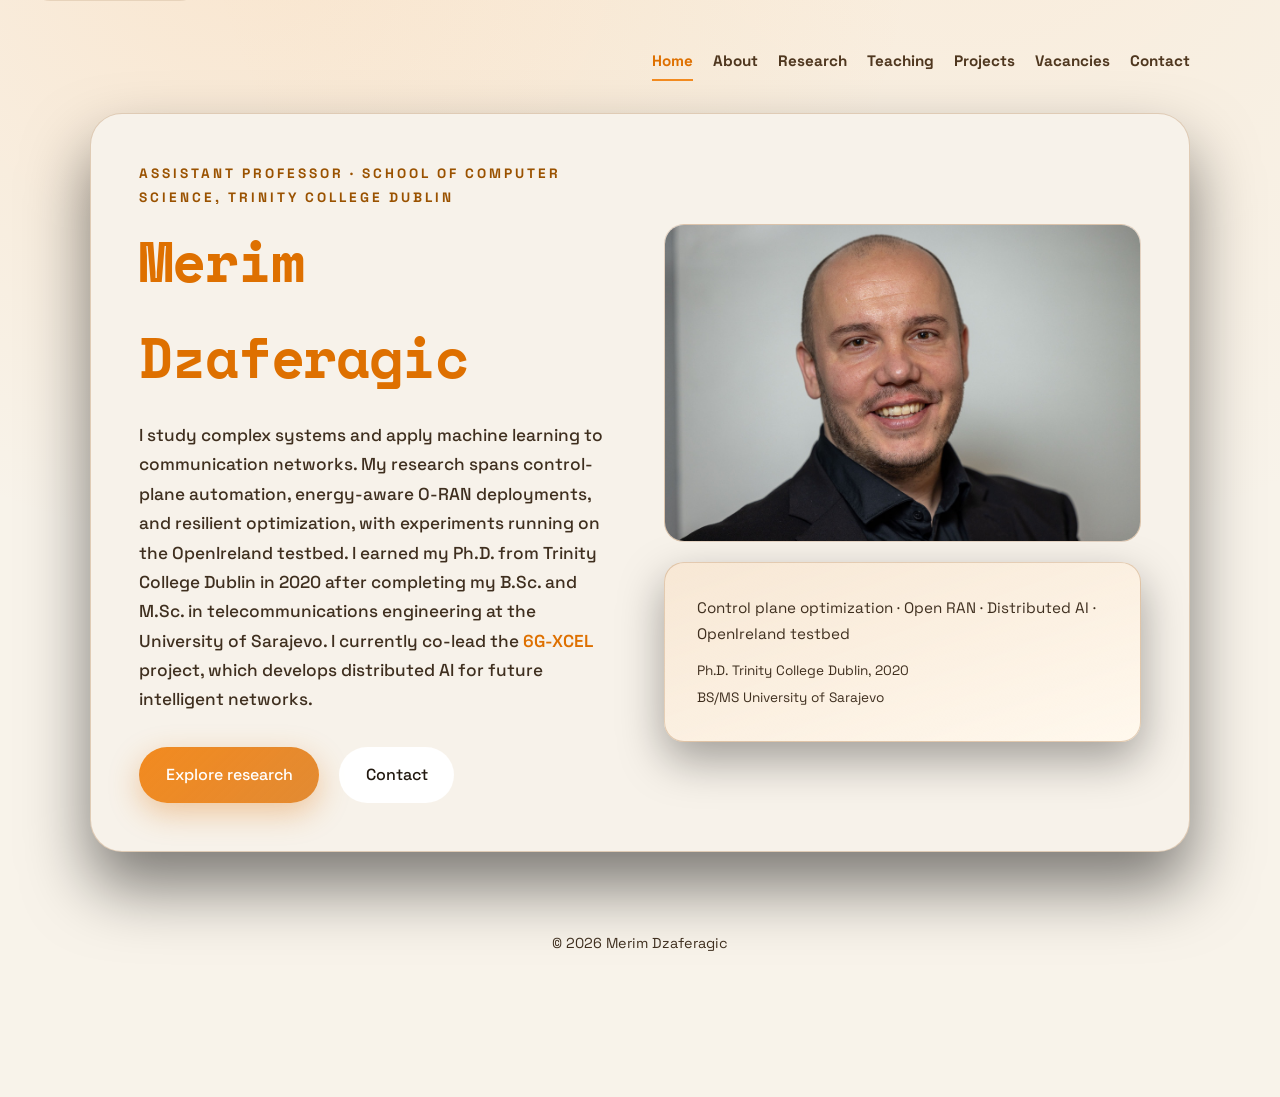
==== index.html @ 2c3d0f36 "Initial deployment" ====
<!doctype html>
<html lang="en">
  <head>
    <meta charset="utf-8" />
    <meta name="viewport" content="width=device-width, initial-scale=1" />
    <title>Merim Dzaferagic — Computer Science · Trinity College Dublin</title>
    <meta
      name="description"
      content="Assistant Professor Merim Dzaferagic studies complex systems, machine learning, and communication networks at Trinity College Dublin."
    />
    <link rel="preconnect" href="https://fonts.googleapis.com" />
    <link rel="preconnect" href="https://fonts.gstatic.com" crossorigin />
    <link rel="stylesheet" href="styles.css" />
  </head>
  <body>
    <a class="skip-link" href="#main-content">Skip to main content</a>
    <div class="page-shell">
      <header class="site-header">
        <input type="checkbox" id="nav-toggle" class="nav-toggle-checkbox" />
        <label for="nav-toggle" class="nav-toggle" aria-label="Toggle navigation">
          <span class="nav-toggle-icon" aria-hidden="true"></span>
        </label>
        <nav class="site-nav" aria-label="Primary">
          <a href="index.html" class="active" aria-current="page">Home</a>
          <a href="about.html">About</a>
          <a href="research.html">Research</a>
          <a href="teaching.html">Teaching</a>
          <a href="projects.html">Projects</a>
          <a href="vacancies.html">Vacancies</a>
          <a href="contact.html">Contact</a>
        </nav>
      </header>

      <main id="main-content">
        <section class="hero">
          <div class="hero-content">
            <p class="eyebrow">Assistant Professor · School of Computer Science, Trinity College Dublin</p>
            <h1>Merim Dzaferagic</h1>
            <p class="intro">
              I study complex systems and apply machine learning to communication networks. My research spans
              control-plane automation, energy-aware O-RAN deployments, and resilient optimization, with experiments
              running on the OpenIreland testbed. I earned my Ph.D. from Trinity College Dublin in 2020 after completing
              my B.Sc. and M.Sc. in telecommunications engineering at the University of Sarajevo. I currently co-lead the
              <a href="https://www.6g-xcel.eu/" target="_blank" rel="noreferrer">6G-XCEL</a> project, which develops distributed AI for future intelligent networks.
            </p>
            <div class="hero-actions">
              <a class="btn primary" href="research.html">Explore research</a>
              <a class="btn ghost" href="contact.html">Contact</a>
            </div>
          </div>
          <div class="hero-media">
            <div class="hero-image">
              <img
                src="assets/img/profile.jpg"
                alt="Portrait of Merim Dzaferagic"
                loading="lazy"
              />
            </div>
            <div class="hero-card">
              <p>
                Control plane optimization · Open RAN · Distributed AI · OpenIreland testbed
              </p>
              <div class="hero-card-meta">
                <span>Ph.D. Trinity College Dublin, 2020</span>
                <span>BS/MS University of Sarajevo</span>
              </div>
            </div>
          </div>
        </section>
      </main>

      <footer class="site-footer">
        <p>© 2026 Merim Dzaferagic</p>
      </footer>
    </div>
  </body>
</html>
---- styles.css ----
@import url('https://fonts.googleapis.com/css2?family=Space+Grotesk:wght@400;500;600;700&family=Space+Mono:wght@400;700&display=swap');

:root {
  color-scheme: light;
  --surface: #fffdf8;
  --surface-soft: #f7f2ea;
  --surface-strong: #f3ece2;
  --surface-muted: #ebe1d3;
  --text: #21180f;
  --text-muted: #3f2f1f;
  --primary: #f28a1f;
  --primary-dark: #c96b0a;
  --accent: #de7000;
  --border: rgba(160, 102, 43, 0.28);
  --radius-lg: 32px;
  --radius-md: 20px;
  --radius-sm: 14px;
  --shadow: 0 35px 65px rgba(0, 0, 0, 0.5);
  --shadow-soft: 0 18px 45px rgba(0, 0, 0, 0.35);
  --space-xs: 0.4rem;
  --space-sm: 0.75rem;
  --space-md: 1.25rem;
  --space-lg: 2rem;
  --space-xl: 3rem;
  --page-gutter: clamp(1.25rem, 2vw, 2rem);
}

* {
  box-sizing: border-box;
}

body {
  margin: 0;
  min-height: 100vh;
  background: radial-gradient(circle at 20% -10%, rgba(255, 158, 61, 0.16), transparent 42%),
    radial-gradient(circle at 75% -20%, rgba(255, 177, 94, 0.12), transparent 48%),
    #f8f3ea;
  color: var(--text);
  font-family: 'Space Grotesk', system-ui, -apple-system, BlinkMacSystemFont, 'Segoe UI', sans-serif;
  line-height: 1.7;
  scroll-behavior: smooth;
  text-rendering: optimizeLegibility;
}

body::selection {
  background: rgba(255, 177, 94, 0.35);
  color: #2d241a;
}

img,
svg {
  max-width: 100%;
  height: auto;
  display: block;
}

a {
  color: var(--accent);
  font-weight: 600;
  text-decoration: none;
  transition: color 0.2s ease, transform 0.2s ease;
}

a:hover,
a:focus-visible {
  color: var(--primary);
}

a:focus-visible {
  outline: 2px solid rgba(255, 177, 94, 0.65);
  outline-offset: 3px;
}

.skip-link {
  position: absolute;
  left: var(--page-gutter);
  top: -3rem;
  background: rgba(255, 250, 242, 0.96);
  padding: var(--space-sm) var(--space-md);
  border-radius: 999px;
  border: 1px solid rgba(176, 120, 63, 0.3);
  font-size: 0.85rem;
  text-decoration: none;
  z-index: 10;
  transition: top 0.25s ease;
}

.skip-link:focus {
  top: var(--page-gutter);
}

.page-shell {
  width: min(1100px, calc(100% - 2 * var(--page-gutter)));
  margin: 0 auto var(--space-xl);
  padding-bottom: var(--space-xl);
  position: relative;
  z-index: 1;
}

header,
main {
  width: 100%;
}

.site-header {
  margin: var(--space-xl) 0 var(--space-lg);
  padding: 0;
  display: flex;
  flex-wrap: wrap;
  align-items: center;
  justify-content: flex-end;
  gap: var(--space-md);
  position: relative;
  z-index: 2;
}

.nav-toggle-checkbox {
  position: absolute;
  opacity: 0;
  pointer-events: none;
}

.nav-toggle {
  display: none;
  align-items: center;
  justify-content: center;
  width: 52px;
  height: 52px;
  border-radius: 50%;
  background: rgba(255, 255, 255, 0.96);
  border: 1px solid rgba(176, 120, 63, 0.3);
  box-shadow: 0 10px 28px rgba(89, 59, 25, 0.12);
  transition: border-color 0.3s ease, background 0.3s ease, transform 0.3s ease, box-shadow 0.3s ease;
  cursor: pointer;
}

.nav-toggle:focus-visible {
  outline: 2px solid rgba(255, 177, 94, 0.75);
  outline-offset: 4px;
}

.nav-toggle-icon,
.nav-toggle-icon::before,
.nav-toggle-icon::after {
  display: block;
  width: 26px;
  height: 2.5px;
  background: rgba(45, 36, 26, 0.88);
  border-radius: 999px;
  transition: transform 0.3s ease, opacity 0.3s ease, background 0.3s ease;
  content: '';
  position: relative;
}

.nav-toggle-icon::before {
  position: absolute;
  top: -8px;
}

.nav-toggle-icon::after {
  position: absolute;
  top: 8px;
}

.site-nav {
  display: flex;
  flex-wrap: wrap;
  gap: var(--space-md);
  font-size: 0.95rem;
  align-items: center;
  justify-content: flex-end;
}

.site-nav a {
  color: #4f371f;
  padding-bottom: 0.35rem;
  border-bottom: 2px solid transparent;
  font-weight: 700;
  transition: color 0.2s ease, border-bottom-color 0.2s ease, transform 0.2s ease;
}

.site-nav a.active {
  color: var(--accent);
  border-bottom-color: var(--primary);
}

.site-nav a:focus-visible,
.site-nav a:hover {
  color: var(--accent);
  border-bottom-color: var(--primary);
  transform: translateY(-1px);
}

main {
  display: flex;
  flex-direction: column;
  gap: var(--space-xl);
}

.section {
  padding: var(--space-xl);
  border-radius: var(--radius-lg);
  background: var(--surface);
  border: 1px solid var(--border);
  box-shadow: var(--shadow);
  backdrop-filter: blur(20px);
}

.section-heading h1,
.section-heading h2 {
  color: var(--accent);
  font-size: clamp(2rem, 1.5vw + 1rem, 2.6rem);
  margin: 0.35rem 0 0.5rem;
  font-weight: 600;
  letter-spacing: 0.02em;
  font-family: 'Space Mono', 'Courier New', monospace;
}

.section-heading p {
  color: var(--text-muted);
  font-weight: 500;
  max-width: 60ch;
}

.eyebrow {
  font-size: 0.85rem;
  text-transform: uppercase;
  letter-spacing: 0.22em;
  color: #9a5200;
  font-weight: 700;
  margin: 0;
}

.hero {
  padding: var(--space-xl);
  border-radius: var(--radius-lg);
  background: var(--surface-soft);
  border: 1px solid var(--border);
  box-shadow: var(--shadow);
  display: grid;
  grid-template-columns: repeat(auto-fit, minmax(260px, 1fr));
  gap: var(--space-xl);
  align-items: center;
}

.hero-content h1 {
  color: var(--accent);
  font-size: clamp(2.8rem, 2vw + 2rem, 3.5rem);
  margin: 0.3rem 0 0.8rem;
  letter-spacing: -0.02em;
  font-family: 'Space Mono', 'Courier New', monospace;
}

.hero p.intro {
  font-size: 1.08rem;
  color: #3f2f1f;
  font-weight: 500;
}

.hero-actions {
  display: flex;
  flex-wrap: wrap;
  gap: var(--space-md);
  margin-top: var(--space-lg);
}

.btn {
  border-radius: 999px;
  padding: 0.85rem 1.6rem;
  font-weight: 500;
  border: 1px solid transparent;
  transition: transform 0.25s ease, box-shadow 0.25s ease, border-color 0.25s ease;
  font-family: inherit;
  display: inline-flex;
  align-items: center;
  justify-content: center;
  min-height: 44px;
}

.btn.primary {
  background: linear-gradient(135deg, var(--primary), rgba(224, 127, 31, 0.9));
  color: #fff;
  border-color: transparent;
  box-shadow: 0 10px 30px rgba(224, 127, 31, 0.38);
}

.btn.ghost {
  border-color: rgba(255, 255, 255, 0.3);
  color: var(--text);
  background: rgba(255, 255, 255, 0.96);
}

.btn:hover,
.btn:focus-visible {
  transform: translateY(-2px);
  box-shadow: 0 14px 30px rgba(95, 63, 28, 0.14);
}

.btn:focus-visible {
  outline: 2px solid rgba(255, 177, 94, 0.65);
  outline-offset: 4px;
}

.hero-media {
  display: flex;
  flex-direction: column;
  gap: var(--space-md);
}

.hero-image {
  border-radius: var(--radius-md);
  border: 1px solid var(--border);
  overflow: hidden;
  background: linear-gradient(180deg, rgba(255, 255, 255, 0.98), rgba(241, 231, 218, 0.98));
}

.hero-card {
  border-radius: var(--radius-md);
  border: 1px solid var(--border);
  background: linear-gradient(160deg, rgba(255, 158, 61, 0.12), rgba(255, 248, 237, 0.98));
  padding: var(--space-lg);
  display: flex;
  flex-direction: column;
  gap: var(--space-sm);
  font-size: 0.95rem;
  box-shadow: var(--shadow-soft);
}

.hero-card p {
  margin: 0;
  color: var(--text-muted);
}

.hero-card-meta {
  display: flex;
  flex-direction: column;
  gap: 0.25rem;
  font-size: 0.85rem;
  color: var(--text-muted);
}

.about-grid,
.cards-grid,
.research-grid,
.vacancies-grid {
  margin-top: var(--space-lg);
  display: grid;
  grid-template-columns: repeat(auto-fit, minmax(240px, 1fr));
  gap: var(--space-lg);
}

.about-grid h3,
.cards-grid h3,
.research-grid h3,
.vacancies-grid h3 {
  color: var(--accent);
  font-size: 1.2rem;
  font-family: 'Space Mono', 'Courier New', monospace;
  letter-spacing: 0.05em;
  margin-bottom: 0.5rem;
}

.cards-grid .card,
.about-grid > div,
.research-grid article,
.vacancy,
.publication-group article,
.teaching-card,
.contact-card {
  background: var(--surface-strong);
  border-radius: var(--radius-md);
  padding: var(--space-lg);
  border: 1px solid var(--border);
  box-shadow: var(--shadow-soft);
}

.card p,
.about-grid li,
.publication-group li,
.research-grid li,
.vacancy p,
.teaching-card p,
.contact-card p {
  margin: 0;
  color: var(--text-muted);
  line-height: 1.7;
}

ul {
  padding-left: 1.1rem;
  margin: 0.4rem 0 0;
  color: var(--text-muted);
}

li {
  margin-bottom: 0.4rem;
}

.research-grid article,
.cards-grid .card,
.vacancy,
.teaching-card,
.contact-card {
  min-height: 160px;
}

.publication-group {
  margin-top: var(--space-lg);
  background: var(--surface-strong);
  border: 1px solid var(--border);
  border-radius: var(--radius-md);
  box-shadow: var(--shadow-soft);
  padding: var(--space-lg);
}

.publication-group h3 {
  color: var(--accent);
  font-size: 1.2rem;
  font-family: 'Space Mono', 'Courier New', monospace;
  letter-spacing: 0.05em;
  margin-bottom: 0.5rem;
}

.publication-group ul {
  margin: 0.4rem 0 0;
  background: transparent;
  border: 0;
  border-radius: 0;
  padding-left: 1.1rem;
}

.site-footer {
  margin-top: var(--space-lg);
  padding: var(--space-lg) 0;
  text-align: center;
  color: var(--text-muted);
  font-size: 0.9rem;
}

.section:nth-of-type(odd) {
  border-color: rgba(255, 255, 255, 0.05);
}

@media (max-width: 900px) {
  .site-header {
    justify-content: space-between;
  }

  .nav-toggle {
    order: 1;
    display: inline-flex;
  }

  .site-nav {
    position: absolute;
    top: calc(100% + var(--space-sm));
    right: var(--page-gutter);
    left: var(--page-gutter);
    margin: 0;
    padding: var(--space-md);
    flex-direction: column;
    align-items: flex-end;
    gap: var(--space-sm);
    background: linear-gradient(180deg, rgba(255, 251, 244, 0.98), rgba(247, 238, 226, 0.98));
    border-radius: 18px;
    border: 1px solid var(--border);
    box-shadow: 0 20px 40px rgba(95, 63, 28, 0.15);
    backdrop-filter: blur(18px);
    transform-origin: top;
    transform: translateY(-15px) scaleY(0.96);
    opacity: 0;
    pointer-events: none;
    transition: opacity 0.3s ease, transform 0.3s ease;
    z-index: 3;
  }

  .nav-toggle-checkbox:checked ~ .site-nav {
    opacity: 1;
    transform: translateY(0) scaleY(1);
    pointer-events: auto;
  }

  .site-nav a {
    width: 100%;
    text-align: right;
    padding: 0.55rem 0.75rem;
    border-bottom: none;
    border-radius: 12px;
    background: rgba(255, 255, 255, 0.02);
  }

  .site-nav a.active {
    background: rgba(255, 158, 61, 0.12);
    border-bottom-color: transparent;
  }

  .site-nav a:hover,
  .site-nav a:focus-visible {
    background: rgba(255, 158, 61, 0.12);
  }

  .hero {
    padding: var(--space-lg);
  }

  .hero-actions {
    flex-direction: column;
  }
}

.nav-toggle-checkbox:checked + .nav-toggle {
  border-color: rgba(255, 158, 61, 0.8);
  background: rgba(255, 158, 61, 0.16);
  box-shadow: 0 22px 40px rgba(255, 158, 61, 0.22);
}

.nav-toggle-checkbox:checked + .nav-toggle .nav-toggle-icon {
  background: transparent;
}

.nav-toggle-checkbox:checked + .nav-toggle .nav-toggle-icon::before {
  top: 0;
  transform: rotate(45deg);
}

.nav-toggle-checkbox:checked + .nav-toggle .nav-toggle-icon::after {
  top: 0;
  transform: rotate(-45deg);
}

@media (max-width: 520px) {
  .page-shell {
    width: 100%;
    margin: 0;
  }

  .section {
    padding: var(--space-lg);
  }
}

@media (prefers-reduced-motion: reduce) {
  * {
    transition: none !important;
  }
}
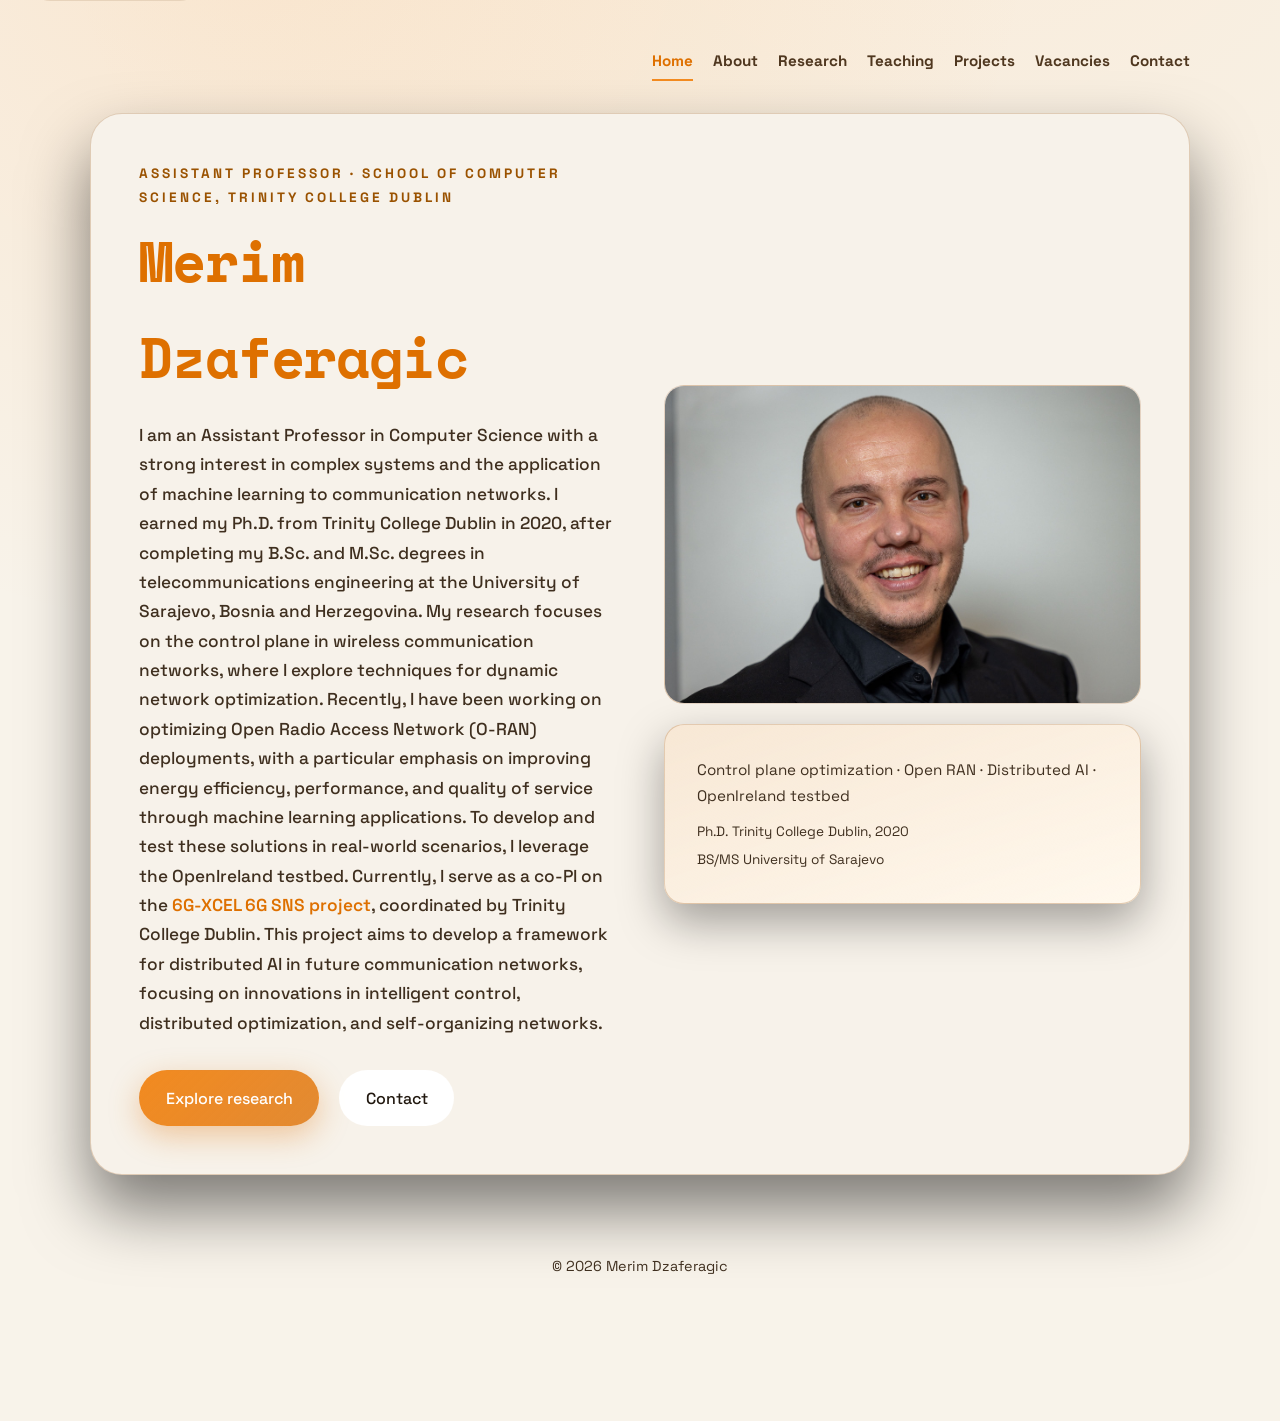
==== commit 062f7ffa: "Update homepage biography" ====
--- a/index.html
+++ b/index.html
@@ -37,11 +37,7 @@
             <p class="eyebrow">Assistant Professor · School of Computer Science, Trinity College Dublin</p>
             <h1>Merim Dzaferagic</h1>
             <p class="intro">
-              I study complex systems and apply machine learning to communication networks. My research spans
-              control-plane automation, energy-aware O-RAN deployments, and resilient optimization, with experiments
-              running on the OpenIreland testbed. I earned my Ph.D. from Trinity College Dublin in 2020 after completing
-              my B.Sc. and M.Sc. in telecommunications engineering at the University of Sarajevo. I currently co-lead the
-              <a href="https://www.6g-xcel.eu/" target="_blank" rel="noreferrer">6G-XCEL</a> project, which develops distributed AI for future intelligent networks.
+              I am an Assistant Professor in Computer Science with a strong interest in complex systems and the application of machine learning to communication networks. I earned my Ph.D. from Trinity College Dublin in 2020, after completing my B.Sc. and M.Sc. degrees in telecommunications engineering at the University of Sarajevo, Bosnia and Herzegovina. My research focuses on the control plane in wireless communication networks, where I explore techniques for dynamic network optimization. Recently, I have been working on optimizing Open Radio Access Network (O-RAN) deployments, with a particular emphasis on improving energy efficiency, performance, and quality of service through machine learning applications. To develop and test these solutions in real-world scenarios, I leverage the OpenIreland testbed. Currently, I serve as a co-PI on the <a href="https://www.6g-xcel.eu/" target="_blank" rel="noreferrer">6G-XCEL 6G SNS project</a>, coordinated by Trinity College Dublin. This project aims to develop a framework for distributed AI in future communication networks, focusing on innovations in intelligent control, distributed optimization, and self-organizing networks.
             </p>
             <div class="hero-actions">
               <a class="btn primary" href="research.html">Explore research</a>
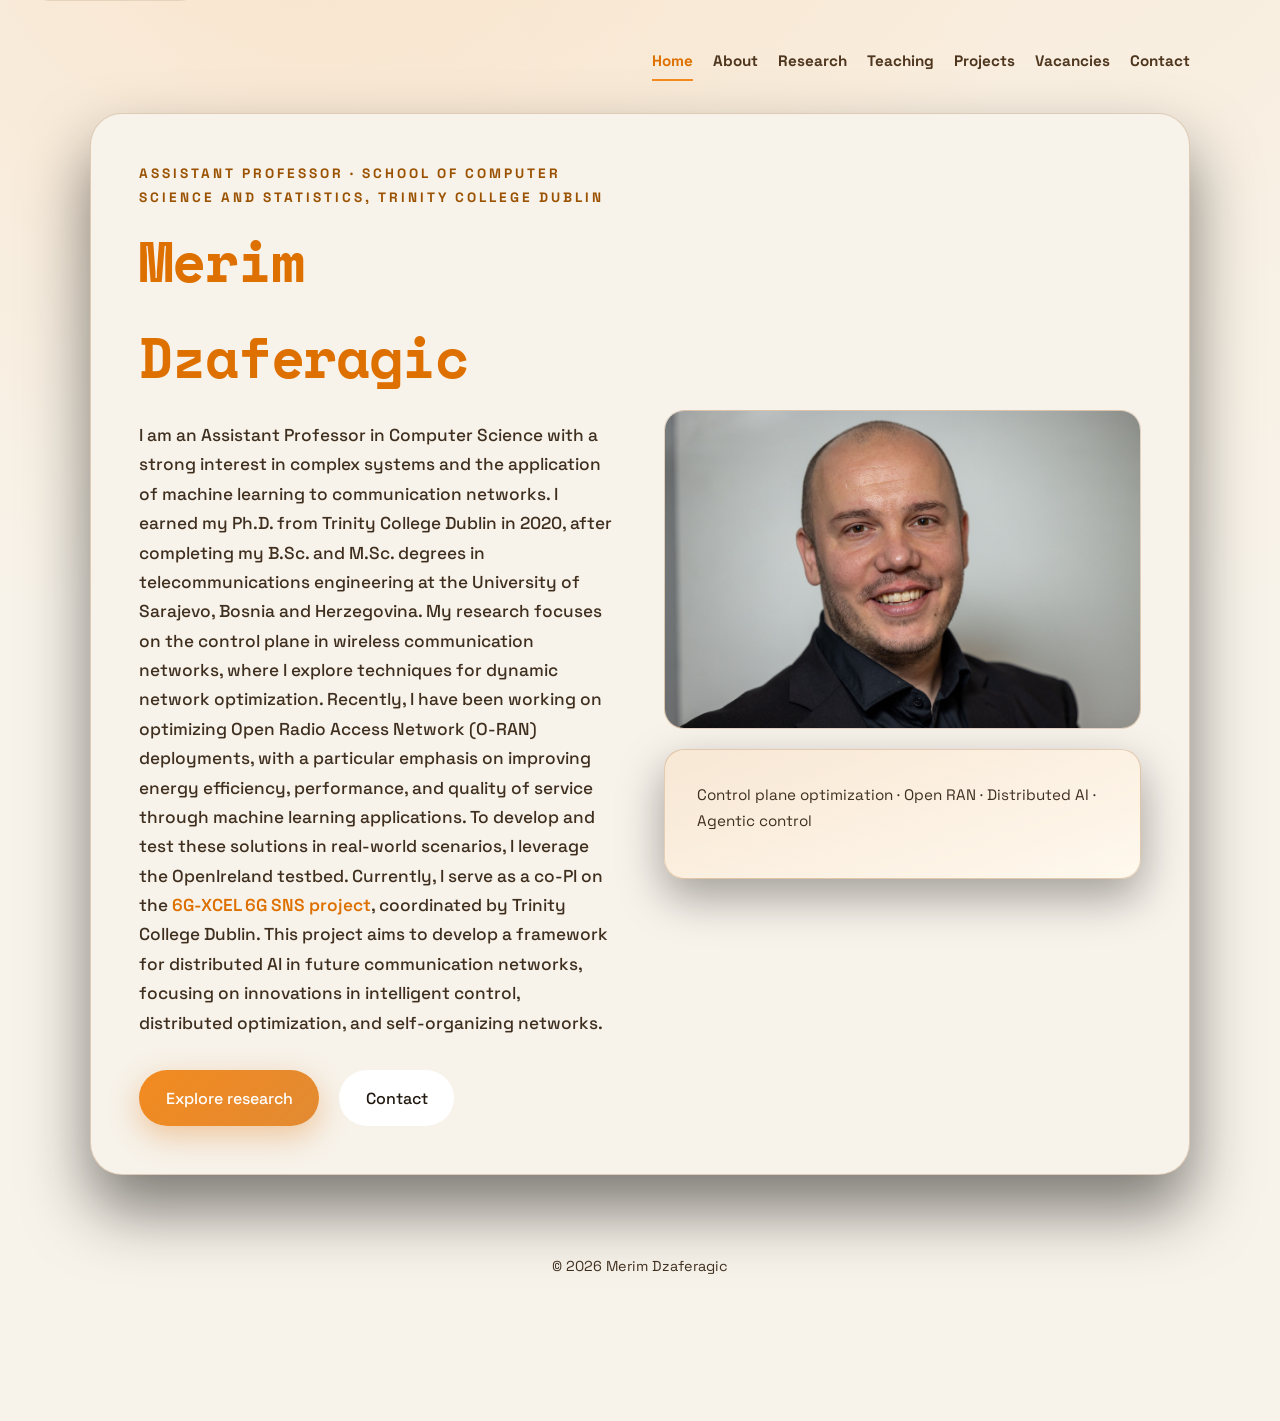
==== commit 4b62147a: "Update professor title and affiliations in index.html" ====
--- a/index.html
+++ b/index.html
@@ -34,7 +34,7 @@
       <main id="main-content">
         <section class="hero">
           <div class="hero-content">
-            <p class="eyebrow">Assistant Professor · School of Computer Science, Trinity College Dublin</p>
+            <p class="eyebrow">Assistant Professor · School of Computer Science and Statistics, Trinity College Dublin</p>
             <h1>Merim Dzaferagic</h1>
             <p class="intro">
               I am an Assistant Professor in Computer Science with a strong interest in complex systems and the application of machine learning to communication networks. I earned my Ph.D. from Trinity College Dublin in 2020, after completing my B.Sc. and M.Sc. degrees in telecommunications engineering at the University of Sarajevo, Bosnia and Herzegovina. My research focuses on the control plane in wireless communication networks, where I explore techniques for dynamic network optimization. Recently, I have been working on optimizing Open Radio Access Network (O-RAN) deployments, with a particular emphasis on improving energy efficiency, performance, and quality of service through machine learning applications. To develop and test these solutions in real-world scenarios, I leverage the OpenIreland testbed. Currently, I serve as a co-PI on the <a href="https://www.6g-xcel.eu/" target="_blank" rel="noreferrer">6G-XCEL 6G SNS project</a>, coordinated by Trinity College Dublin. This project aims to develop a framework for distributed AI in future communication networks, focusing on innovations in intelligent control, distributed optimization, and self-organizing networks.
@@ -54,11 +54,9 @@
             </div>
             <div class="hero-card">
               <p>
-                Control plane optimization · Open RAN · Distributed AI · OpenIreland testbed
+                Control plane optimization · Open RAN · Distributed AI · Agentic control
               </p>
               <div class="hero-card-meta">
-                <span>Ph.D. Trinity College Dublin, 2020</span>
-                <span>BS/MS University of Sarajevo</span>
               </div>
             </div>
           </div>
--- a/styles.css
+++ b/styles.css
@@ -23,6 +23,7 @@
   --space-lg: 2rem;
   --space-xl: 3rem;
   --page-gutter: clamp(1.25rem, 2vw, 2rem);
+  --nav-toggle-size: 42px;
 }
 
 * {
@@ -124,12 +125,12 @@
   display: none;
   align-items: center;
   justify-content: center;
-  width: 52px;
-  height: 52px;
-  border-radius: 50%;
-  background: rgba(255, 255, 255, 0.96);
-  border: 1px solid rgba(176, 120, 63, 0.3);
-  box-shadow: 0 10px 28px rgba(89, 59, 25, 0.12);
+  width: var(--nav-toggle-size);
+  height: var(--nav-toggle-size);
+  border-radius: 999px;
+  background: rgba(255, 255, 255, 0.94);
+  border: 1px solid rgba(176, 120, 63, 0.25);
+  box-shadow: 0 18px 30px rgba(0, 0, 0, 0.18);
   transition: border-color 0.3s ease, background 0.3s ease, transform 0.3s ease, box-shadow 0.3s ease;
   cursor: pointer;
 }
@@ -143,9 +144,9 @@
 .nav-toggle-icon::before,
 .nav-toggle-icon::after {
   display: block;
-  width: 26px;
-  height: 2.5px;
-  background: rgba(45, 36, 26, 0.88);
+  width: 20px;
+  height: 2px;
+  background: rgba(45, 36, 26, 0.8);
   border-radius: 999px;
   transition: transform 0.3s ease, opacity 0.3s ease, background 0.3s ease;
   content: '';
@@ -154,12 +155,12 @@
 
 .nav-toggle-icon::before {
   position: absolute;
-  top: -8px;
+  top: -6px;
 }
 
 .nav-toggle-icon::after {
   position: absolute;
-  top: 8px;
+  top: 6px;
 }
 
 .site-nav {
@@ -447,13 +448,18 @@
   }
 
   .nav-toggle {
-    order: 1;
     display: inline-flex;
+    position: fixed;
+    top: var(--page-gutter);
+    right: var(--page-gutter);
+    margin: 0;
+    z-index: 6;
+    box-shadow: 0 18px 32px rgba(0, 0, 0, 0.2);
   }
 
   .site-nav {
-    position: absolute;
-    top: calc(100% + var(--space-sm));
+    position: fixed;
+    top: calc(var(--page-gutter) + var(--nav-toggle-size) + var(--space-sm));
     right: var(--page-gutter);
     left: var(--page-gutter);
     margin: 0;
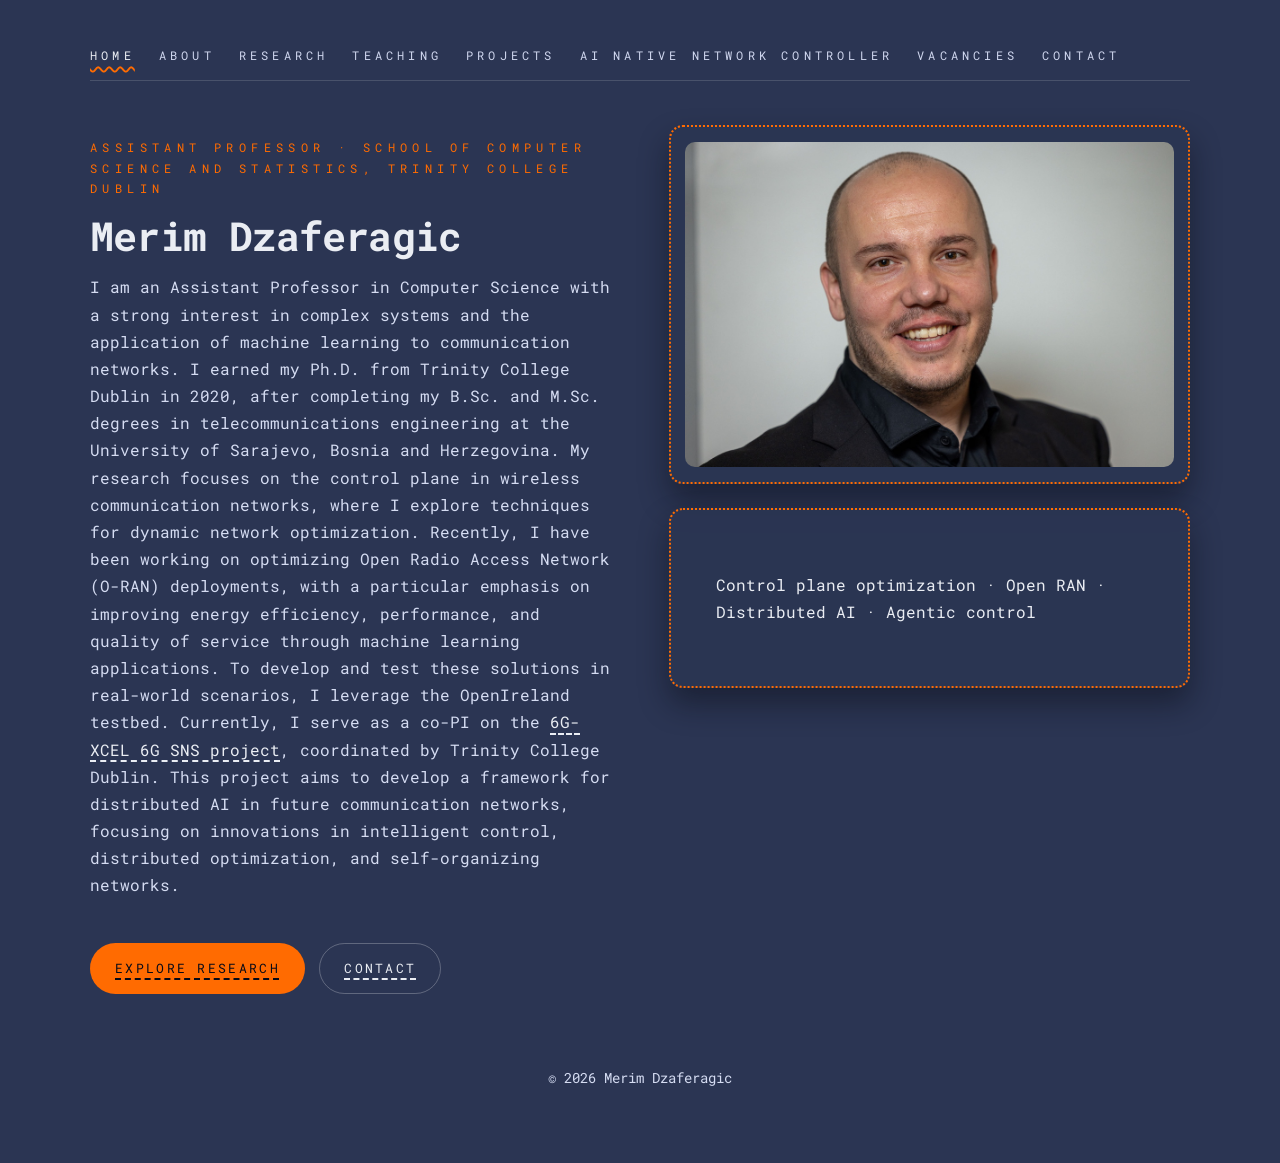
==== commit fb39f855: "Add AI Native Network Controller nav link" ====
--- a/index.html
+++ b/index.html
@@ -26,6 +26,7 @@
           <a href="research.html">Research</a>
           <a href="teaching.html">Teaching</a>
           <a href="projects.html">Projects</a>
+          <a href="https://merimdzaferagic.github.io/ai_nn_controller/index.html">AI Native Network Controller</a>
           <a href="vacancies.html">Vacancies</a>
           <a href="contact.html">Contact</a>
         </nav>
--- a/styles.css
+++ b/styles.css
@@ -1,118 +1,127 @@
-@import url('https://fonts.googleapis.com/css2?family=Space+Grotesk:wght@400;500;600;700&family=Space+Mono:wght@400;700&display=swap');
+@import url('https://fonts.googleapis.com/css2?family=Roboto+Mono:wght@400;500;700&display=swap');
 
 :root {
-  color-scheme: light;
-  --surface: #fffdf8;
-  --surface-soft: #f7f2ea;
-  --surface-strong: #f3ece2;
-  --surface-muted: #ebe1d3;
-  --text: #21180f;
-  --text-muted: #3f2f1f;
-  --primary: #f28a1f;
-  --primary-dark: #c96b0a;
-  --accent: #de7000;
-  --border: rgba(160, 102, 43, 0.28);
-  --radius-lg: 32px;
-  --radius-md: 20px;
-  --radius-sm: 14px;
-  --shadow: 0 35px 65px rgba(0, 0, 0, 0.5);
-  --shadow-soft: 0 18px 45px rgba(0, 0, 0, 0.35);
-  --space-xs: 0.4rem;
-  --space-sm: 0.75rem;
-  --space-md: 1.25rem;
-  --space-lg: 2rem;
-  --space-xl: 3rem;
-  --page-gutter: clamp(1.25rem, 2vw, 2rem);
-  --nav-toggle-size: 42px;
-}
-
-* {
+  --background: #212737;
+  --foreground: #eaedf3;
+  --accent: #ff6b01;
+  --muted: #d5dcf2;
+  --border: #ab4b08;
+  --panel: #262c3b;
+  --panel-soft: rgba(255, 255, 255, 0.03);
+  --radius-lg: 22px;
+  --radius-md: 14px;
+  --shadow-soft: 0 16px 30px rgba(8, 10, 20, 0.45);
+  --space-xs: 0.35rem;
+  --space-sm: 0.9rem;
+  --space-md: 1.5rem;
+  --space-lg: 2.8rem;
+  --space-xl: 3.6rem;
+  --page-gutter: clamp(1rem, 2vw, 2.5rem);
+}
+
+*, *::before, *::after {
   box-sizing: border-box;
 }
 
 body {
   margin: 0;
   min-height: 100vh;
-  background: radial-gradient(circle at 20% -10%, rgba(255, 158, 61, 0.16), transparent 42%),
-    radial-gradient(circle at 75% -20%, rgba(255, 177, 94, 0.12), transparent 48%),
-    #f8f3ea;
-  color: var(--text);
-  font-family: 'Space Grotesk', system-ui, -apple-system, BlinkMacSystemFont, 'Segoe UI', sans-serif;
+  font-family: 'Roboto Mono', ui-monospace, SFMono-Regular, Menlo, Monaco, Consolas, 'Liberation Mono', 'Courier New', monospace;
+  color: var(--foreground);
+  background: #2b3553;
   line-height: 1.7;
+  text-rendering: optimizeLegibility;
   scroll-behavior: smooth;
-  text-rendering: optimizeLegibility;
+  -webkit-font-smoothing: antialiased;
+}
+
+h1,
+h2,
+h3,
+h4,
+h5,
+h6,
+.eyebrow {
+  font-family: 'Roboto Mono', ui-monospace, SFMono-Regular, Menlo, Monaco, Consolas, 'Liberation Mono', 'Courier New', monospace;
 }
 
 body::selection {
-  background: rgba(255, 177, 94, 0.35);
-  color: #2d241a;
+  background: rgba(255, 107, 1, 0.45);
+  color: #03030a;
 }
 
 img,
 svg {
+  display: block;
   max-width: 100%;
   height: auto;
-  display: block;
-}
-
-a {
-  color: var(--accent);
-  font-weight: 600;
-  text-decoration: none;
-  transition: color 0.2s ease, transform 0.2s ease;
-}
-
-a:hover,
-a:focus-visible {
-  color: var(--primary);
-}
-
-a:focus-visible {
-  outline: 2px solid rgba(255, 177, 94, 0.65);
-  outline-offset: 3px;
+}
+
+.page-shell {
+  width: min(1100px, calc(100% - 2 * var(--page-gutter)));
+  margin: 0 auto;
+  padding: var(--space-lg) 0 var(--space-xl);
 }
 
 .skip-link {
   position: absolute;
   left: var(--page-gutter);
   top: -3rem;
-  background: rgba(255, 250, 242, 0.96);
-  padding: var(--space-sm) var(--space-md);
+  background: rgba(255, 255, 255, 0.08);
+  color: var(--foreground);
+  padding: var(--space-xs) var(--space-md);
   border-radius: 999px;
-  border: 1px solid rgba(176, 120, 63, 0.3);
-  font-size: 0.85rem;
+  border: 1px solid rgba(255, 255, 255, 0.25);
   text-decoration: none;
-  z-index: 10;
-  transition: top 0.25s ease;
-}
-
-.skip-link:focus {
+  font-size: 0.8rem;
+  transition: top 0.2s ease;
+  z-index: 5;
+}
+
+.skip-link:focus-visible {
   top: var(--page-gutter);
 }
 
-.page-shell {
-  width: min(1100px, calc(100% - 2 * var(--page-gutter)));
-  margin: 0 auto var(--space-xl);
-  padding-bottom: var(--space-xl);
-  position: relative;
-  z-index: 1;
-}
-
-header,
-main {
-  width: 100%;
-}
-
 .site-header {
-  margin: var(--space-xl) 0 var(--space-lg);
-  padding: 0;
+  display: flex;
+  align-items: center;
+  justify-content: space-between;
+  border-bottom: 1px solid rgba(255, 255, 255, 0.14);
+  padding-bottom: var(--space-sm);
+  margin-bottom: var(--space-lg);
+}
+
+.site-nav {
   display: flex;
   flex-wrap: wrap;
+  gap: var(--space-md);
   align-items: center;
-  justify-content: flex-end;
-  gap: var(--space-md);
+}
+
+.site-nav a {
+  text-transform: uppercase;
+  letter-spacing: 0.35em;
+  font-size: 0.75rem;
+  color: #d0d7ef;
+  text-decoration: none;
   position: relative;
-  z-index: 2;
+  display: inline-flex;
+  align-items: center;
+  transition: color 0.25s ease;
+}
+
+.site-nav a:hover,
+.site-nav a:focus-visible,
+.site-nav a.active {
+  color: var(--foreground);
+}
+
+.site-nav a.active {
+  text-decoration-line: underline;
+  text-decoration-color: var(--accent);
+  text-decoration-style: wavy;
+  text-decoration-thickness: 2px;
+  text-underline-offset: 0.35rem;
 }
 
 .nav-toggle-checkbox {
@@ -123,430 +132,336 @@
 
 .nav-toggle {
   display: none;
+  width: 32px;
+  height: 32px;
+  border: 0;
+  border-radius: 0;
+  background: transparent;
   align-items: center;
   justify-content: center;
-  width: var(--nav-toggle-size);
-  height: var(--nav-toggle-size);
-  border-radius: 999px;
-  background: rgba(255, 255, 255, 0.94);
-  border: 1px solid rgba(176, 120, 63, 0.25);
-  box-shadow: 0 18px 30px rgba(0, 0, 0, 0.18);
-  transition: border-color 0.3s ease, background 0.3s ease, transform 0.3s ease, box-shadow 0.3s ease;
   cursor: pointer;
-}
-
-.nav-toggle:focus-visible {
-  outline: 2px solid rgba(255, 177, 94, 0.75);
-  outline-offset: 4px;
+  padding: 0;
 }
 
 .nav-toggle-icon,
 .nav-toggle-icon::before,
 .nav-toggle-icon::after {
+  width: 18px;
+  height: 1.5px;
+  background: rgba(234, 237, 243, 0.9);
+  border-radius: 999px;
   display: block;
-  width: 20px;
-  height: 2px;
-  background: rgba(45, 36, 26, 0.8);
-  border-radius: 999px;
-  transition: transform 0.3s ease, opacity 0.3s ease, background 0.3s ease;
+}
+
+.nav-toggle-icon::before {
   content: '';
   position: relative;
-}
-
-.nav-toggle-icon::before {
-  position: absolute;
   top: -6px;
 }
 
 .nav-toggle-icon::after {
-  position: absolute;
-  top: 6px;
-}
-
-.site-nav {
+  content: '';
+  position: relative;
+  top: 4px;
+}
+
+.hero {
+  background: transparent;
+  border: 0;
+  border-radius: 0;
+  padding: 0;
+  display: grid;
+  grid-template-columns: repeat(auto-fit, minmax(280px, 1fr));
+  gap: var(--space-xl);
+  box-shadow: none;
+}
+
+.hero-content h1 {
+  margin: 0 0 var(--space-sm);
+  font-size: clamp(2.5rem, 3vw, 3.8rem);
+  line-height: 1.15;
+}
+
+.hero-content h1,
+.section-heading h1,
+.section-heading h2,
+.card header h3,
+.research-grid article h3,
+.publication-group h3,
+.teaching-card h3,
+.vacancy h3,
+.contact-card h3 {
+  font-family: 'Roboto Mono', ui-monospace, SFMono-Regular, Menlo, Monaco, Consolas, 'Liberation Mono', 'Courier New', monospace;
+  letter-spacing: -0.02em;
+}
+
+.hero .eyebrow {
+  font-family: inherit;
+  text-transform: uppercase;
+  letter-spacing: 0.45em;
+  font-size: 0.75rem;
+  color: var(--accent);
+  margin-bottom: var(--space-sm);
+}
+
+.hero p.intro {
+  color: var(--muted);
+  margin: 0;
+}
+
+.hero-actions {
   display: flex;
   flex-wrap: wrap;
-  gap: var(--space-md);
-  font-size: 0.95rem;
-  align-items: center;
-  justify-content: flex-end;
-}
-
-.site-nav a {
-  color: #4f371f;
-  padding-bottom: 0.35rem;
-  border-bottom: 2px solid transparent;
-  font-weight: 700;
-  transition: color 0.2s ease, border-bottom-color 0.2s ease, transform 0.2s ease;
-}
-
-.site-nav a.active {
-  color: var(--accent);
-  border-bottom-color: var(--primary);
-}
-
-.site-nav a:focus-visible,
-.site-nav a:hover {
-  color: var(--accent);
-  border-bottom-color: var(--primary);
-  transform: translateY(-1px);
-}
-
-main {
+  gap: var(--space-sm);
+  margin-top: var(--space-lg);
+}
+
+.hero-media {
   display: flex;
   flex-direction: column;
-  gap: var(--space-xl);
+}
+
+.hero-image {
+  background: rgba(43, 53, 83, 0.85);
+  border: 2px dotted var(--accent);
+  border-radius: var(--radius-md);
+  padding: var(--space-sm);
+  box-shadow: var(--shadow-soft);
+  margin-bottom: var(--space-md);
+}
+
+.hero-image img {
+  border-radius: calc(var(--radius-md) - 4px);
+}
+
+.hero-card,
+.card,
+.research-grid article,
+.publication-group,
+.teaching-card,
+.vacancy,
+.contact-card {
+  background: rgba(43, 53, 83, 0.85);
+  border: 2px dotted var(--accent);
+  border-radius: var(--radius-md);
+  padding: var(--space-lg);
+  box-shadow: var(--shadow-soft);
 }
 
 .section {
-  padding: var(--space-xl);
-  border-radius: var(--radius-lg);
-  background: var(--surface);
-  border: 1px solid var(--border);
-  box-shadow: var(--shadow);
-  backdrop-filter: blur(20px);
+  background: transparent;
+  border: 0;
+  border-radius: 0;
+  padding: 0;
+  box-shadow: none;
 }
 
 .section-heading h1,
 .section-heading h2 {
-  color: var(--accent);
-  font-size: clamp(2rem, 1.5vw + 1rem, 2.6rem);
-  margin: 0.35rem 0 0.5rem;
-  font-weight: 600;
-  letter-spacing: 0.02em;
-  font-family: 'Space Mono', 'Courier New', monospace;
+  margin: 0 0 var(--space-xs);
 }
 
 .section-heading p {
-  color: var(--text-muted);
-  font-weight: 500;
-  max-width: 60ch;
-}
-
-.eyebrow {
-  font-size: 0.85rem;
-  text-transform: uppercase;
-  letter-spacing: 0.22em;
-  color: #9a5200;
-  font-weight: 700;
   margin: 0;
-}
-
-.hero {
-  padding: var(--space-xl);
-  border-radius: var(--radius-lg);
-  background: var(--surface-soft);
-  border: 1px solid var(--border);
-  box-shadow: var(--shadow);
+  color: var(--muted);
+}
+
+.cards-grid,
+.research-grid,
+.about-grid,
+.vacancies-grid {
   display: grid;
   grid-template-columns: repeat(auto-fit, minmax(260px, 1fr));
   gap: var(--space-xl);
-  align-items: center;
-}
-
-.hero-content h1 {
-  color: var(--accent);
-  font-size: clamp(2.8rem, 2vw + 2rem, 3.5rem);
-  margin: 0.3rem 0 0.8rem;
-  letter-spacing: -0.02em;
-  font-family: 'Space Mono', 'Courier New', monospace;
-}
-
-.hero p.intro {
-  font-size: 1.08rem;
-  color: #3f2f1f;
-  font-weight: 500;
-}
-
-.hero-actions {
-  display: flex;
-  flex-wrap: wrap;
-  gap: var(--space-md);
   margin-top: var(--space-lg);
 }
 
-.btn {
-  border-radius: 999px;
-  padding: 0.85rem 1.6rem;
-  font-weight: 500;
-  border: 1px solid transparent;
-  transition: transform 0.25s ease, box-shadow 0.25s ease, border-color 0.25s ease;
-  font-family: inherit;
-  display: inline-flex;
-  align-items: center;
-  justify-content: center;
-  min-height: 44px;
-}
-
-.btn.primary {
-  background: linear-gradient(135deg, var(--primary), rgba(224, 127, 31, 0.9));
-  color: #fff;
-  border-color: transparent;
-  box-shadow: 0 10px 30px rgba(224, 127, 31, 0.38);
-}
-
-.btn.ghost {
-  border-color: rgba(255, 255, 255, 0.3);
-  color: var(--text);
-  background: rgba(255, 255, 255, 0.96);
-}
-
-.btn:hover,
-.btn:focus-visible {
-  transform: translateY(-2px);
-  box-shadow: 0 14px 30px rgba(95, 63, 28, 0.14);
-}
-
-.btn:focus-visible {
-  outline: 2px solid rgba(255, 177, 94, 0.65);
-  outline-offset: 4px;
-}
-
-.hero-media {
-  display: flex;
-  flex-direction: column;
-  gap: var(--space-md);
-}
-
-.hero-image {
-  border-radius: var(--radius-md);
-  border: 1px solid var(--border);
-  overflow: hidden;
-  background: linear-gradient(180deg, rgba(255, 255, 255, 0.98), rgba(241, 231, 218, 0.98));
-}
-
-.hero-card {
-  border-radius: var(--radius-md);
-  border: 1px solid var(--border);
-  background: linear-gradient(160deg, rgba(255, 158, 61, 0.12), rgba(255, 248, 237, 0.98));
-  padding: var(--space-lg);
-  display: flex;
-  flex-direction: column;
-  gap: var(--space-sm);
-  font-size: 0.95rem;
-  box-shadow: var(--shadow-soft);
-}
-
-.hero-card p {
-  margin: 0;
-  color: var(--text-muted);
-}
-
-.hero-card-meta {
-  display: flex;
-  flex-direction: column;
-  gap: 0.25rem;
-  font-size: 0.85rem;
-  color: var(--text-muted);
-}
-
-.about-grid,
 .cards-grid,
 .research-grid,
 .vacancies-grid {
-  margin-top: var(--space-lg);
-  display: grid;
-  grid-template-columns: repeat(auto-fit, minmax(240px, 1fr));
-  gap: var(--space-lg);
-}
-
-.about-grid h3,
-.cards-grid h3,
-.research-grid h3,
-.vacancies-grid h3 {
-  color: var(--accent);
-  font-size: 1.2rem;
-  font-family: 'Space Mono', 'Courier New', monospace;
-  letter-spacing: 0.05em;
-  margin-bottom: 0.5rem;
-}
-
-.cards-grid .card,
-.about-grid > div,
-.research-grid article,
-.vacancy,
-.publication-group article,
-.teaching-card,
-.contact-card {
-  background: var(--surface-strong);
-  border-radius: var(--radius-md);
-  padding: var(--space-lg);
-  border: 1px solid var(--border);
-  box-shadow: var(--shadow-soft);
+  grid-template-columns: repeat(3, minmax(0, 1fr));
+  gap: var(--space-md);
+}
+
+.card header h3,
+.research-grid article h3,
+.publication-group h3,
+.teaching-card h3,
+.vacancy h3,
+.contact-card h3 {
+  margin: 0 0 var(--space-sm);
+  color: var(--foreground);
 }
 
 .card p,
-.about-grid li,
-.publication-group li,
-.research-grid li,
+.research-grid article p,
+.publication-group p,
+.teaching-card p,
 .vacancy p,
-.teaching-card p,
-.contact-card p {
+.contact-card p,
+.card ul li,
+.research-grid article ul li,
+.publication-group ul li,
+.section p {
   margin: 0;
-  color: var(--text-muted);
+  color: var(--muted);
+}
+
+.publication-group ul,
+.research-grid article ul {
+  margin: 0;
+  padding-left: 1rem;
+}
+
+.card p {
   line-height: 1.7;
 }
 
-ul {
-  padding-left: 1.1rem;
-  margin: 0.4rem 0 0;
-  color: var(--text-muted);
-}
-
-li {
-  margin-bottom: 0.4rem;
-}
-
-.research-grid article,
-.cards-grid .card,
-.vacancy,
-.teaching-card,
-.contact-card {
-  min-height: 160px;
+.section ol,
+.section ul,
+.card ul,
+.research-grid article ul,
+.publication-group ul {
+  color: var(--muted);
 }
 
 .publication-group {
   margin-top: var(--space-lg);
-  background: var(--surface-strong);
-  border: 1px solid var(--border);
-  border-radius: var(--radius-md);
-  box-shadow: var(--shadow-soft);
-  padding: var(--space-lg);
-}
-
-.publication-group h3 {
+}
+
+.btn {
+  border-radius: 999px;
+  padding: 0.85rem 1.5rem;
+  text-transform: uppercase;
+  letter-spacing: 0.18em;
+  font-size: 0.8rem;
+  border: 1px solid transparent;
+  background: transparent;
+  color: var(--foreground);
+  cursor: pointer;
+  transition: background 0.25s ease, color 0.25s ease, border-color 0.25s ease;
+}
+
+.btn.primary {
+  background: var(--accent);
+  color: #080a17;
+}
+
+.btn.ghost {
+  border-color: rgba(255, 255, 255, 0.25);
+}
+
+.site-footer {
+  text-align: center;
+  color: var(--muted);
+  padding: var(--space-xl) 0 0;
+  font-size: 0.9rem;
+}
+
+a {
+  color: var(--foreground);
+  text-decoration: underline;
+  text-decoration-color: currentColor;
+  text-decoration-style: dashed;
+  text-underline-offset: 0.3rem;
+  text-decoration-thickness: 2px;
+  transition: color 0.2s ease;
+  text-rendering: optimizeLegibility;
+}
+
+a:hover,
+a:focus-visible {
   color: var(--accent);
-  font-size: 1.2rem;
-  font-family: 'Space Mono', 'Courier New', monospace;
-  letter-spacing: 0.05em;
-  margin-bottom: 0.5rem;
-}
-
-.publication-group ul {
-  margin: 0.4rem 0 0;
-  background: transparent;
-  border: 0;
-  border-radius: 0;
-  padding-left: 1.1rem;
-}
-
-.site-footer {
-  margin-top: var(--space-lg);
-  padding: var(--space-lg) 0;
-  text-align: center;
-  color: var(--text-muted);
-  font-size: 0.9rem;
-}
-
-.section:nth-of-type(odd) {
-  border-color: rgba(255, 255, 255, 0.05);
+}
+
+a:focus-visible {
+  outline: 2px dashed rgba(255, 255, 255, 0.7);
+  outline-offset: 3px;
+}
+
+.active-nav {
+  text-decoration-style: wavy;
+  text-decoration-color: var(--accent);
+  text-decoration-thickness: 3px;
+}
+
+@media (max-width: 1000px) {
+  .cards-grid,
+  .research-grid,
+  .vacancies-grid {
+    grid-template-columns: repeat(2, minmax(0, 1fr));
+  }
 }
 
 @media (max-width: 900px) {
   .site-header {
-    justify-content: space-between;
+    justify-content: flex-end;
+    align-items: center;
+    flex-wrap: wrap;
+    row-gap: var(--space-sm);
   }
 
   .nav-toggle {
     display: inline-flex;
-    position: fixed;
-    top: var(--page-gutter);
-    right: var(--page-gutter);
-    margin: 0;
-    z-index: 6;
-    box-shadow: 0 18px 32px rgba(0, 0, 0, 0.2);
+    margin-left: auto;
   }
 
   .site-nav {
-    position: fixed;
-    top: calc(var(--page-gutter) + var(--nav-toggle-size) + var(--space-sm));
-    right: var(--page-gutter);
-    left: var(--page-gutter);
-    margin: 0;
-    padding: var(--space-md);
+    width: 100%;
+    order: 3;
+    display: flex;
     flex-direction: column;
     align-items: flex-end;
     gap: var(--space-sm);
-    background: linear-gradient(180deg, rgba(255, 251, 244, 0.98), rgba(247, 238, 226, 0.98));
-    border-radius: 18px;
-    border: 1px solid var(--border);
-    box-shadow: 0 20px 40px rgba(95, 63, 28, 0.15);
-    backdrop-filter: blur(18px);
-    transform-origin: top;
-    transform: translateY(-15px) scaleY(0.96);
-    opacity: 0;
-    pointer-events: none;
-    transition: opacity 0.3s ease, transform 0.3s ease;
-    z-index: 3;
+    max-height: 0;
+    overflow: hidden;
+    padding: 0;
+    margin-top: 0;
+    background: transparent;
+    transition: max-height 0.3s ease, padding 0.3s ease, margin-top 0.3s ease;
   }
 
   .nav-toggle-checkbox:checked ~ .site-nav {
-    opacity: 1;
-    transform: translateY(0) scaleY(1);
-    pointer-events: auto;
+    max-height: 420px;
+    padding-top: var(--space-sm);
+    margin-top: var(--space-sm);
   }
 
   .site-nav a {
     width: 100%;
     text-align: right;
-    padding: 0.55rem 0.75rem;
-    border-bottom: none;
-    border-radius: 12px;
-    background: rgba(255, 255, 255, 0.02);
-  }
-
-  .site-nav a.active {
-    background: rgba(255, 158, 61, 0.12);
-    border-bottom-color: transparent;
-  }
-
-  .site-nav a:hover,
-  .site-nav a:focus-visible {
-    background: rgba(255, 158, 61, 0.12);
-  }
-
-  .hero {
-    padding: var(--space-lg);
-  }
-
-  .hero-actions {
-    flex-direction: column;
-  }
-}
-
-.nav-toggle-checkbox:checked + .nav-toggle {
-  border-color: rgba(255, 158, 61, 0.8);
-  background: rgba(255, 158, 61, 0.16);
-  box-shadow: 0 22px 40px rgba(255, 158, 61, 0.22);
-}
-
-.nav-toggle-checkbox:checked + .nav-toggle .nav-toggle-icon {
-  background: transparent;
-}
-
-.nav-toggle-checkbox:checked + .nav-toggle .nav-toggle-icon::before {
-  top: 0;
-  transform: rotate(45deg);
-}
-
-.nav-toggle-checkbox:checked + .nav-toggle .nav-toggle-icon::after {
-  top: 0;
-  transform: rotate(-45deg);
+    font-size: 0.95rem;
+  }
 }
 
 @media (max-width: 520px) {
   .page-shell {
     width: 100%;
-    margin: 0;
-  }
-
-  .section {
+    padding: var(--space-lg) var(--space-md) var(--space-xl);
+  }
+
+  .hero {
     padding: var(--space-lg);
   }
-}
-
-@media (prefers-reduced-motion: reduce) {
-  * {
-    transition: none !important;
-  }
-}
+
+  .cards-grid,
+  .research-grid,
+  .vacancies-grid {
+    grid-template-columns: 1fr;
+    gap: var(--space-lg);
+  }
+
+  .hero-actions {
+    flex-direction: column;
+    align-items: stretch;
+  }
+}
+
+
+.publication-group ul li {
+  margin-bottom: 0.8rem;
+}
+
+.publication-group ul li:last-child {
+  margin-bottom: 0;
+}
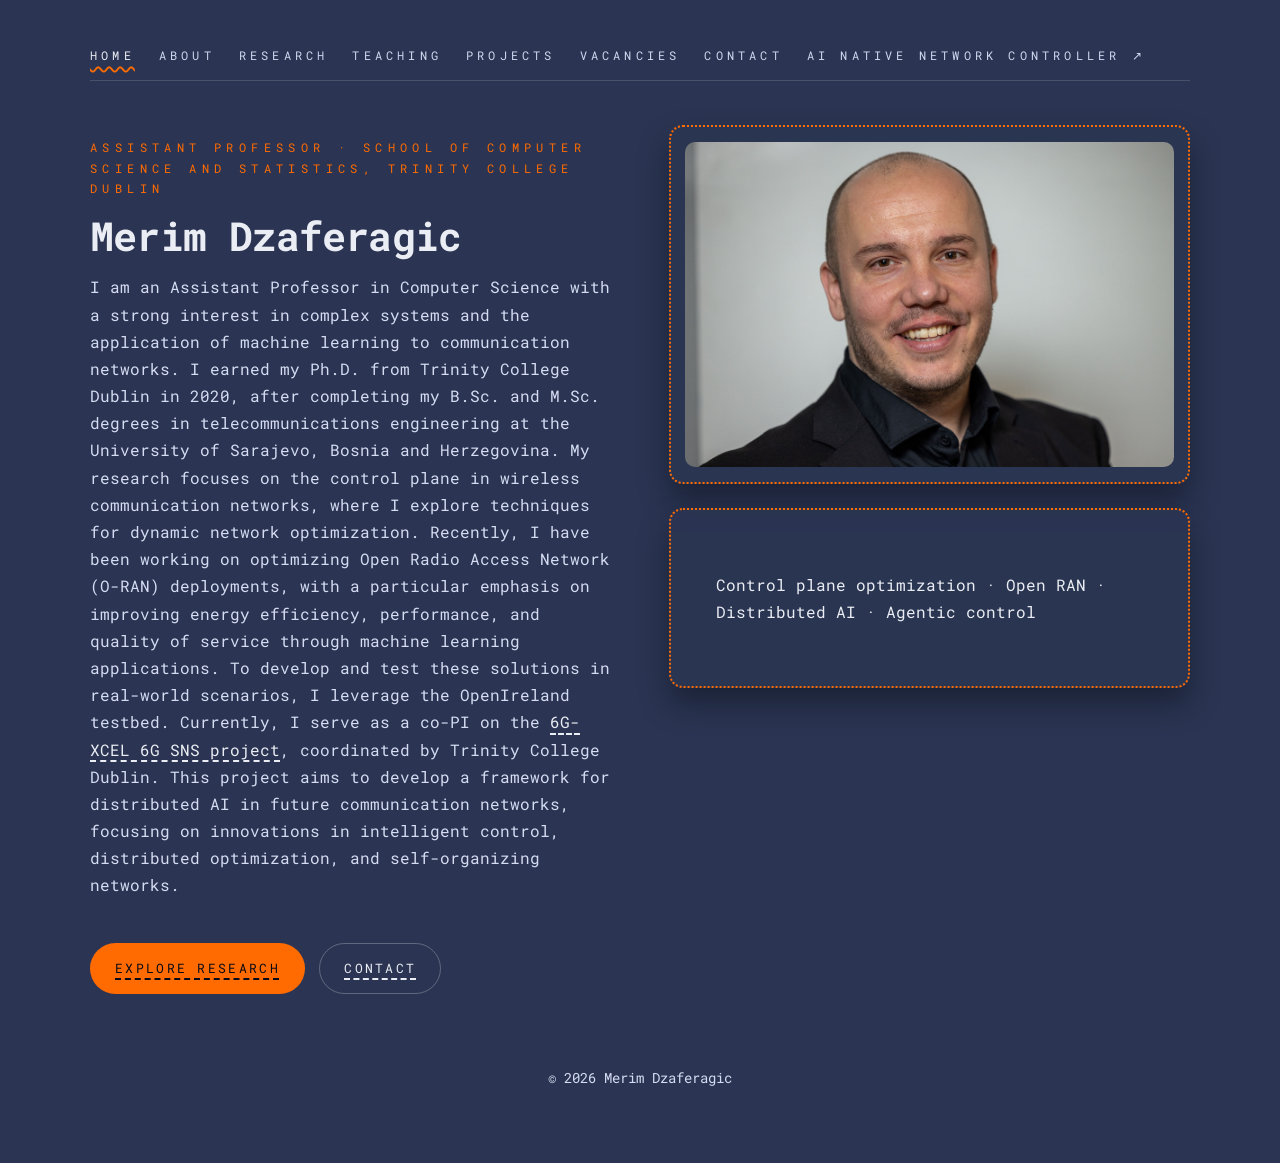
==== commit e43f5be1: "Move AI controller link to end of nav" ====
--- a/index.html
+++ b/index.html
@@ -26,9 +26,9 @@
           <a href="research.html">Research</a>
           <a href="teaching.html">Teaching</a>
           <a href="projects.html">Projects</a>
-          <a href="https://merimdzaferagic.github.io/ai_nn_controller/index.html">AI Native Network Controller</a>
           <a href="vacancies.html">Vacancies</a>
           <a href="contact.html">Contact</a>
+          <a href="https://merimdzaferagic.github.io/ai_nn_controller/index.html" target="_blank" rel="noreferrer">AI Native Network Controller ↗</a>
         </nav>
       </header>
 
